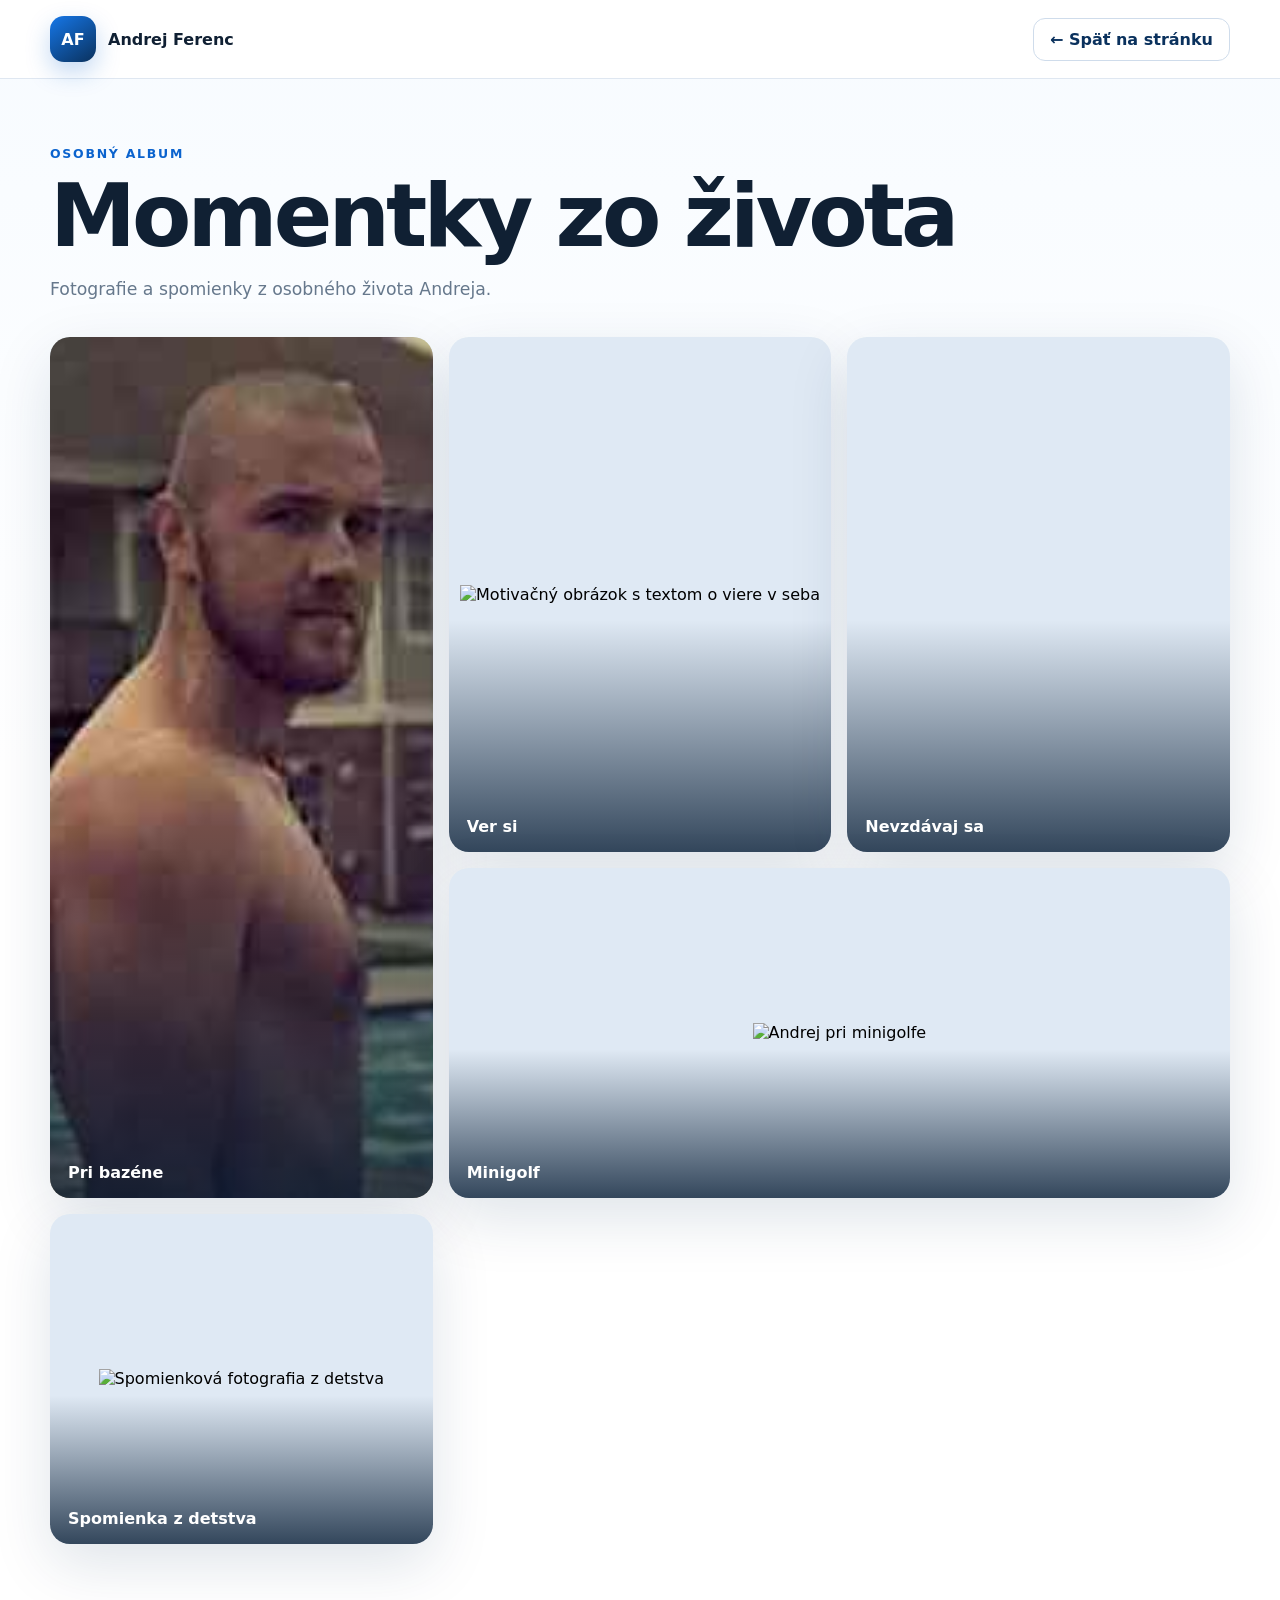
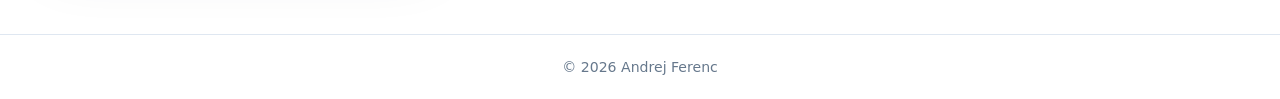
==== osobny-album.html @ bd4b379e "Create public personal album page" ====
<!DOCTYPE html>
<html lang="sk">
<head>
  <meta charset="UTF-8">
  <meta name="viewport" content="width=device-width, initial-scale=1.0">
  <meta name="description" content="Osobný album Andreja Ferenca – momentky zo života.">
  <meta name="theme-color" content="#0b63ce">
  <title>Osobný album | Andrej Ferenc</title>
  <style>
    :root{--blue:#0b63ce;--blue2:#1677e8;--navy:#06213f;--ink:#102033;--muted:#66788c;--line:#dfe7f1;--shadow:0 20px 60px rgba(8,43,83,.13)}
    *{box-sizing:border-box} html{scroll-behavior:smooth}
    body{margin:0;font-family:Inter,ui-sans-serif,system-ui,-apple-system,BlinkMacSystemFont,"Segoe UI",sans-serif;color:var(--ink);background:linear-gradient(180deg,#f7fbff 0,#fff 45%)}
    a{color:inherit;text-decoration:none} button{font:inherit}
    .top{position:sticky;top:0;z-index:20;background:rgba(255,255,255,.94);backdrop-filter:blur(12px);border-bottom:1px solid var(--line)}
    .top-in{width:min(calc(100% - 32px),1180px);margin:auto;min-height:78px;display:flex;align-items:center;justify-content:space-between;gap:20px}
    .brand{display:flex;align-items:center;gap:12px;font-weight:850}.mark{width:46px;height:46px;border-radius:14px;display:grid;place-items:center;color:#fff;background:linear-gradient(145deg,var(--blue2),#0a315d);box-shadow:0 10px 24px rgba(11,99,206,.25)}
    .back{padding:11px 16px;border:1px solid #cfdceb;border-radius:12px;background:#fff;color:#0a315d;font-weight:800}
    main{width:min(calc(100% - 32px),1180px);margin:auto;padding:64px 0 90px}.eyebrow{display:inline-block;color:var(--blue);font-size:.78rem;font-weight:900;letter-spacing:.14em;margin-bottom:12px}
    h1{margin:0;font-size:clamp(2.6rem,7vw,5.4rem);line-height:1;letter-spacing:-.045em}.lead{max-width:680px;color:var(--muted);font-size:1.08rem;margin:20px 0 38px}
    .album-grid{display:grid;grid-template-columns:repeat(3,1fr);gap:16px}.album-card{position:relative;min-height:330px;padding:0;border:0;border-radius:20px;overflow:hidden;background:#dfe9f4;box-shadow:var(--shadow);cursor:pointer}.album-card:nth-child(1){grid-row:span 2}.album-card:nth-child(4){grid-column:span 2}
    .album-card img{width:100%;height:100%;object-fit:cover;transition:transform .4s ease,filter .3s ease}.album-card:after{content:"";position:absolute;inset:0;background:linear-gradient(180deg,transparent 55%,rgba(3,25,49,.78))}.album-card span{position:absolute;left:18px;right:18px;bottom:16px;z-index:2;color:#fff;font-weight:850;font-size:1rem;text-align:left}.album-card:hover img{transform:scale(1.035);filter:saturate(1.08)}
    .loading{padding:28px;border:1px solid var(--line);border-radius:18px;color:var(--muted);background:#fff}
    .lightbox{position:fixed;inset:0;z-index:100;display:none;place-items:center;padding:24px;background:rgba(2,17,31,.92);backdrop-filter:blur(8px)}.lightbox.open{display:grid}.lightbox figure{margin:0;max-width:min(1000px,94vw)}.lightbox img{display:block;max-width:94vw;max-height:82vh;border-radius:16px;box-shadow:0 28px 80px rgba(0,0,0,.4)}.lightbox figcaption{color:#fff;text-align:center;font-weight:800;margin-top:12px}.close{position:absolute;top:20px;right:24px;width:48px;height:48px;border-radius:50%;border:1px solid rgba(255,255,255,.3);background:rgba(255,255,255,.08);color:#fff;font-size:2rem;line-height:1;cursor:pointer}
    footer{border-top:1px solid var(--line);padding:24px 0;color:var(--muted);font-size:.88rem;text-align:center}
    @media(max-width:900px){.album-grid{grid-template-columns:repeat(2,1fr)}.album-card:nth-child(1){grid-row:span 1}.album-card:nth-child(4){grid-column:span 1}}
    @media(max-width:620px){.top-in{min-height:70px}main{padding-top:42px}.album-grid{grid-template-columns:1fr}.album-card{min-height:300px}.back{padding:9px 12px;font-size:.9rem}}
  </style>
</head>
<body>
  <header class="top"><div class="top-in"><a class="brand" href="index.html"><span class="mark">AF</span><span>Andrej Ferenc</span></a><a class="back" href="index.html#galeria">← Späť na stránku</a></div></header>
  <main>
    <span class="eyebrow">OSOBNÝ ALBUM</span>
    <h1>Momentky zo života</h1>
    <p class="lead">Fotografie a spomienky z osobného života Andreja.</p>
    <div id="album" class="album-grid"><div class="loading">Načítavam fotografie…</div></div>
  </main>
  <footer>© <span id="year"></span> Andrej Ferenc</footer>
  <div class="lightbox" id="lightbox" aria-hidden="true"><button class="close" type="button" aria-label="Zavrieť">×</button><figure><img src="" alt=""><figcaption></figcaption></figure></div>
  <script>
    const photos=[
      ['assets/album/andrej-pool.b64','Pri bazéne','Andrej pri bazéne'],
      ['assets/album/motivacia-ver-si.b64','Ver si','Motivačný obrázok s textom o viere v seba'],
      ['assets/album/motivacia-nevzdavaj-sa.b64','Nevzdávaj sa','Motivačný obrázok s jesennou prírodou'],
      ['assets/album/andrej-minigolf.b64','Minigolf','Andrej pri minigolfe'],
      ['assets/album/andrej-detstvo.b64','Spomienka z detstva','Spomienková fotografia z detstva']
    ];
    document.getElementById('year').textContent=new Date().getFullYear();
    const album=document.getElementById('album');
    const lb=document.getElementById('lightbox'),li=lb.querySelector('img'),lc=lb.querySelector('figcaption');
    function closeLb(){lb.classList.remove('open');lb.setAttribute('aria-hidden','true');document.body.style.overflow=''}
    Promise.all(photos.map(async([url,title,alt])=>({title,alt,src:'data:image/jpeg;base64,'+(await fetch(url).then(r=>{if(!r.ok)throw new Error(url);return r.text()})).trim()})))
      .then(items=>{album.innerHTML='';items.forEach(({title,alt,src})=>{const b=document.createElement('button');b.className='album-card';b.type='button';b.setAttribute('aria-label','Otvoriť fotografiu: '+title);b.innerHTML='<img alt=""><span></span>';const img=b.querySelector('img');img.src=src;img.alt=alt;b.querySelector('span').textContent=title;b.addEventListener('click',()=>{li.src=src;li.alt=alt;lc.textContent=title;lb.classList.add('open');lb.setAttribute('aria-hidden','false');document.body.style.overflow='hidden'});album.appendChild(b)})})
      .catch(()=>{album.innerHTML='<div class="loading">Fotografie sa nepodarilo načítať. Skúste stránku obnoviť.</div>'});
    lb.querySelector('.close').addEventListener('click',closeLb);lb.addEventListener('click',e=>{if(e.target===lb)closeLb()});document.addEventListener('keydown',e=>{if(e.key==='Escape')closeLb()});
  </script>
</body>
</html>
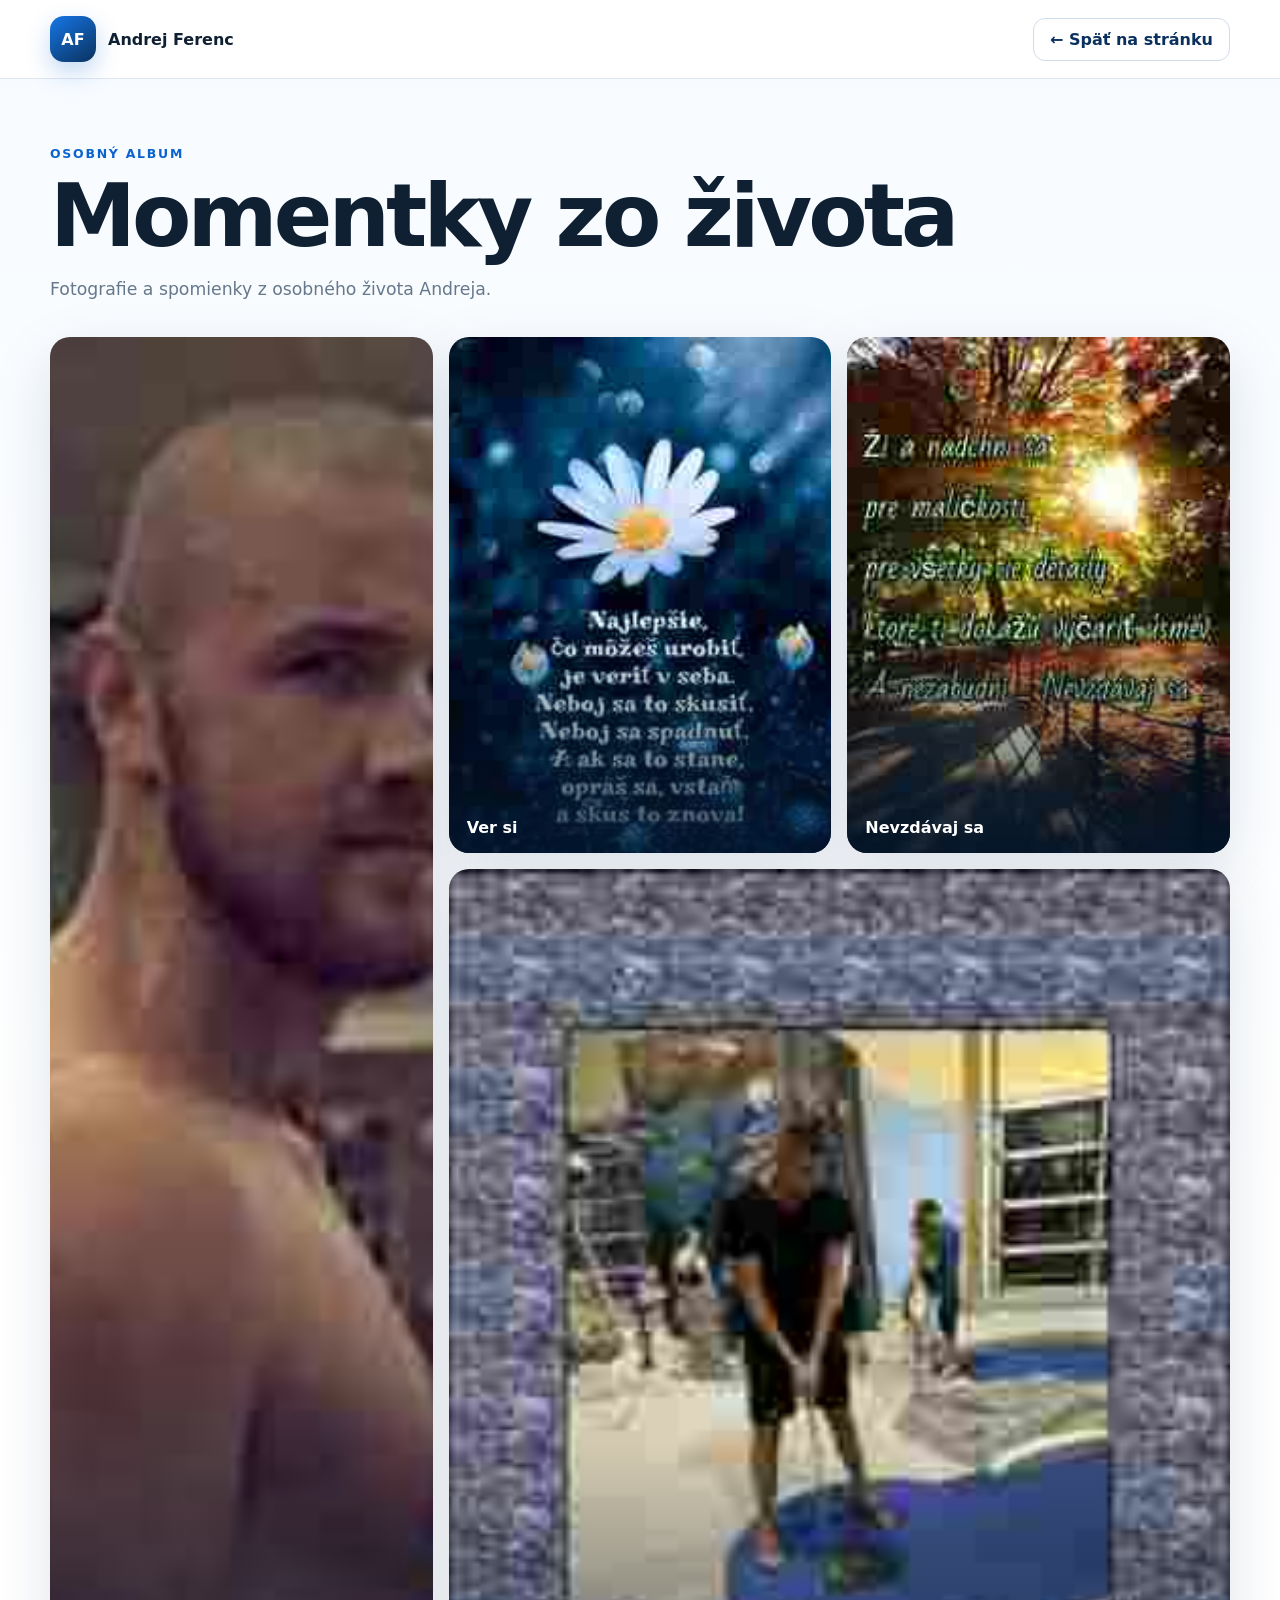
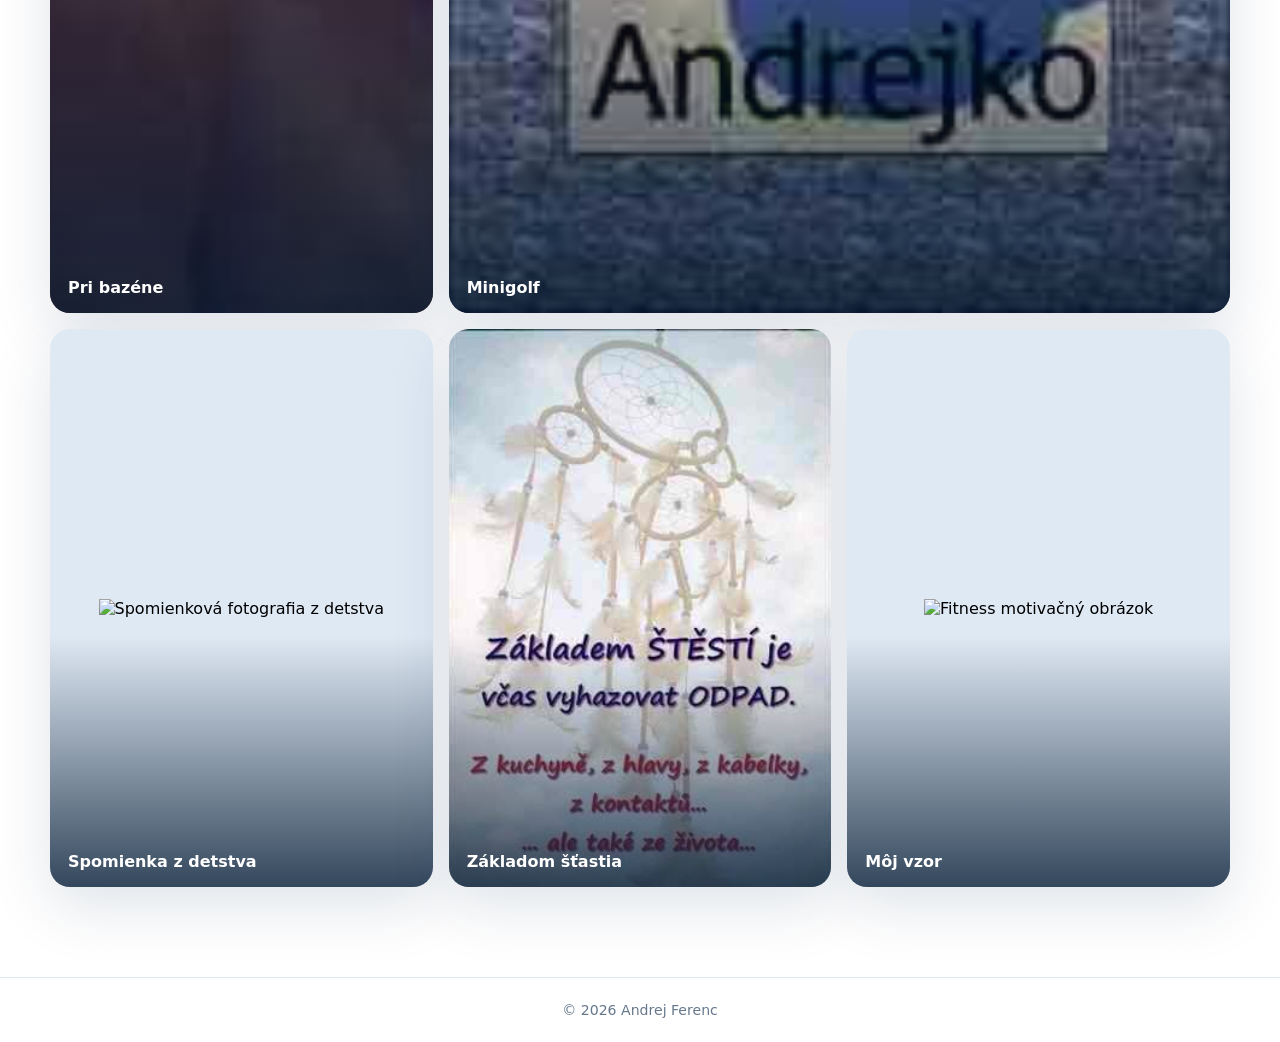
==== commit 7e64b05f: "Add two photos to standalone personal album" ====
--- a/osobny-album.html
+++ b/osobny-album.html
@@ -42,7 +42,9 @@
       ['assets/album/motivacia-ver-si.b64','Ver si','Motivačný obrázok s textom o viere v seba'],
       ['assets/album/motivacia-nevzdavaj-sa.b64','Nevzdávaj sa','Motivačný obrázok s jesennou prírodou'],
       ['assets/album/andrej-minigolf.b64','Minigolf','Andrej pri minigolfe'],
-      ['assets/album/andrej-detstvo.b64','Spomienka z detstva','Spomienková fotografia z detstva']
+      ['assets/album/andrej-detstvo.b64','Spomienka z detstva','Spomienková fotografia z detstva'],
+      ['assets/album/zaklad-stesti.b64','Základom šťastia','Motivačný obrázok o základe šťastia'],
+      ['assets/album/moj-vzor.b64','Môj vzor','Fitness motivačný obrázok']
     ];
     document.getElementById('year').textContent=new Date().getFullYear();
     const album=document.getElementById('album');
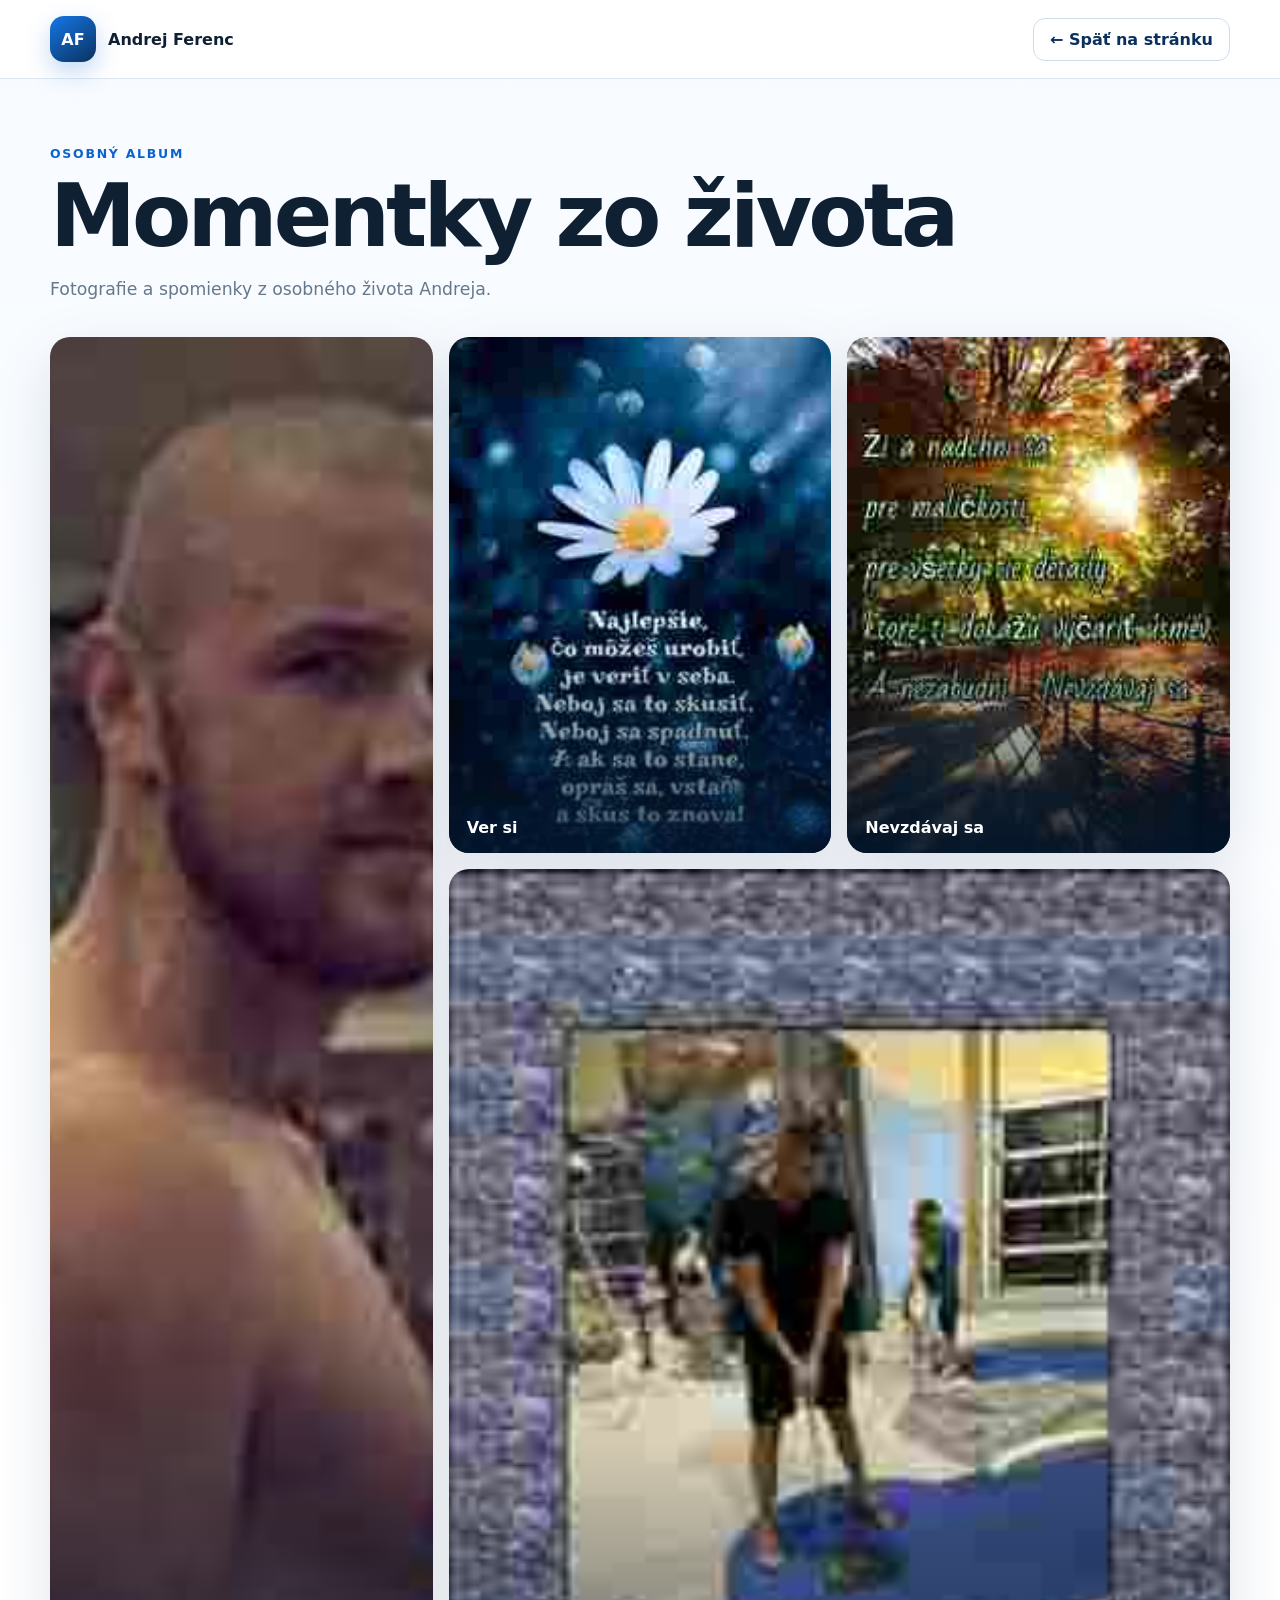
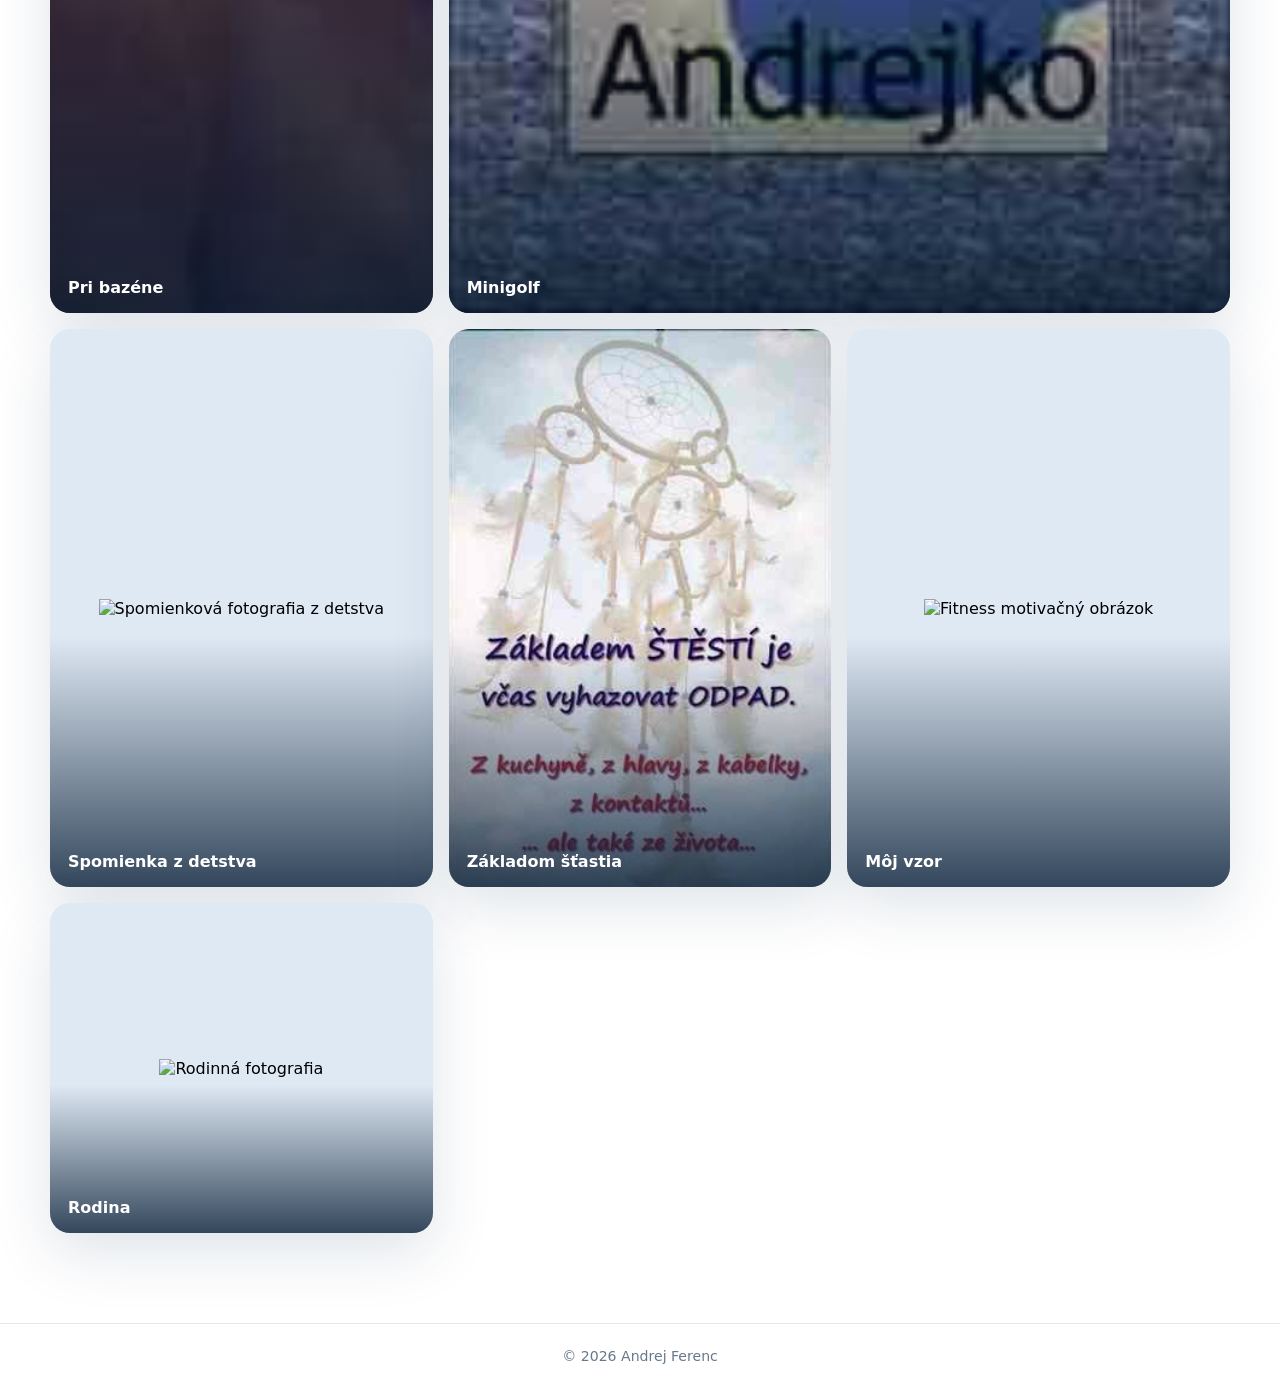
==== commit 15bce3c8: "Add family photo to standalone personal album" ====
--- a/osobny-album.html
+++ b/osobny-album.html
@@ -44,7 +44,8 @@
       ['assets/album/andrej-minigolf.b64','Minigolf','Andrej pri minigolfe'],
       ['assets/album/andrej-detstvo.b64','Spomienka z detstva','Spomienková fotografia z detstva'],
       ['assets/album/zaklad-stesti.b64','Základom šťastia','Motivačný obrázok o základe šťastia'],
-      ['assets/album/moj-vzor.b64','Môj vzor','Fitness motivačný obrázok']
+      ['assets/album/moj-vzor.b64','Môj vzor','Fitness motivačný obrázok'],
+      ['assets/album/rodina.b64','Rodina','Rodinná fotografia']
     ];
     document.getElementById('year').textContent=new Date().getFullYear();
     const album=document.getElementById('album');
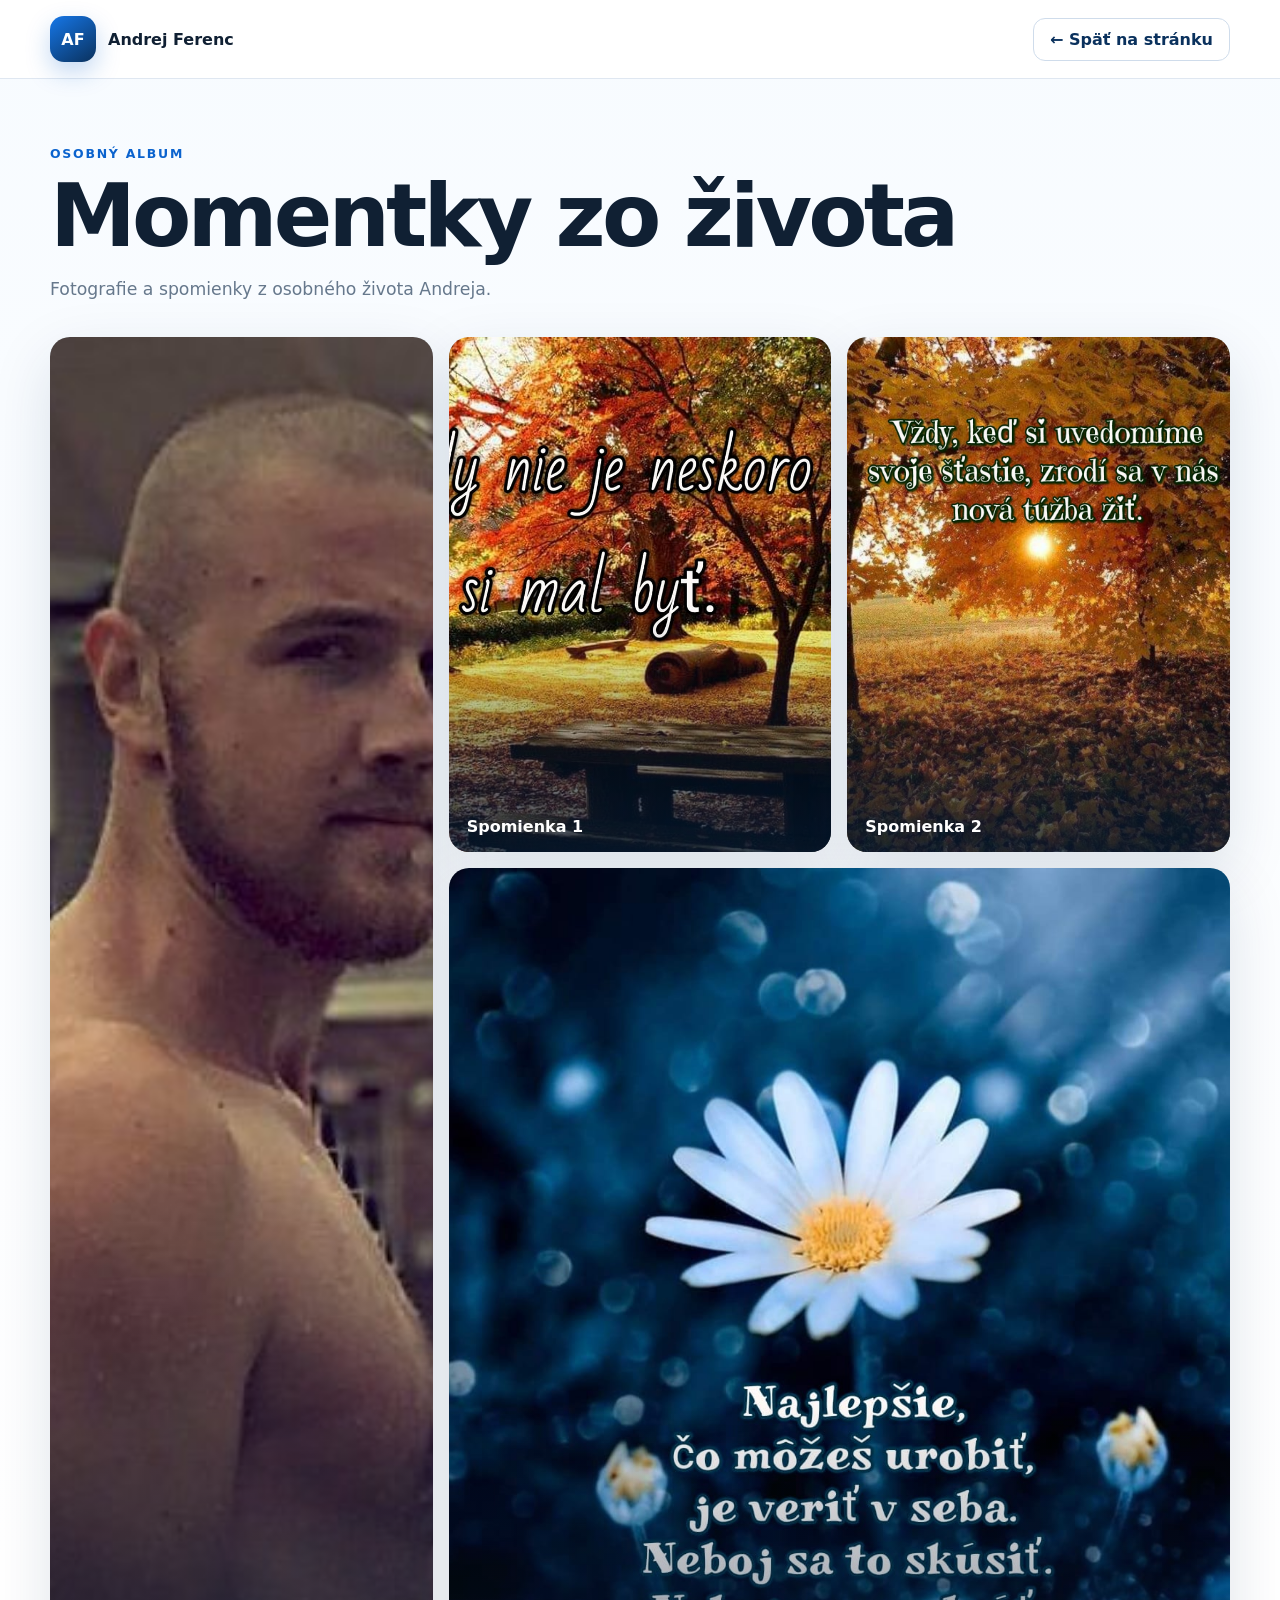
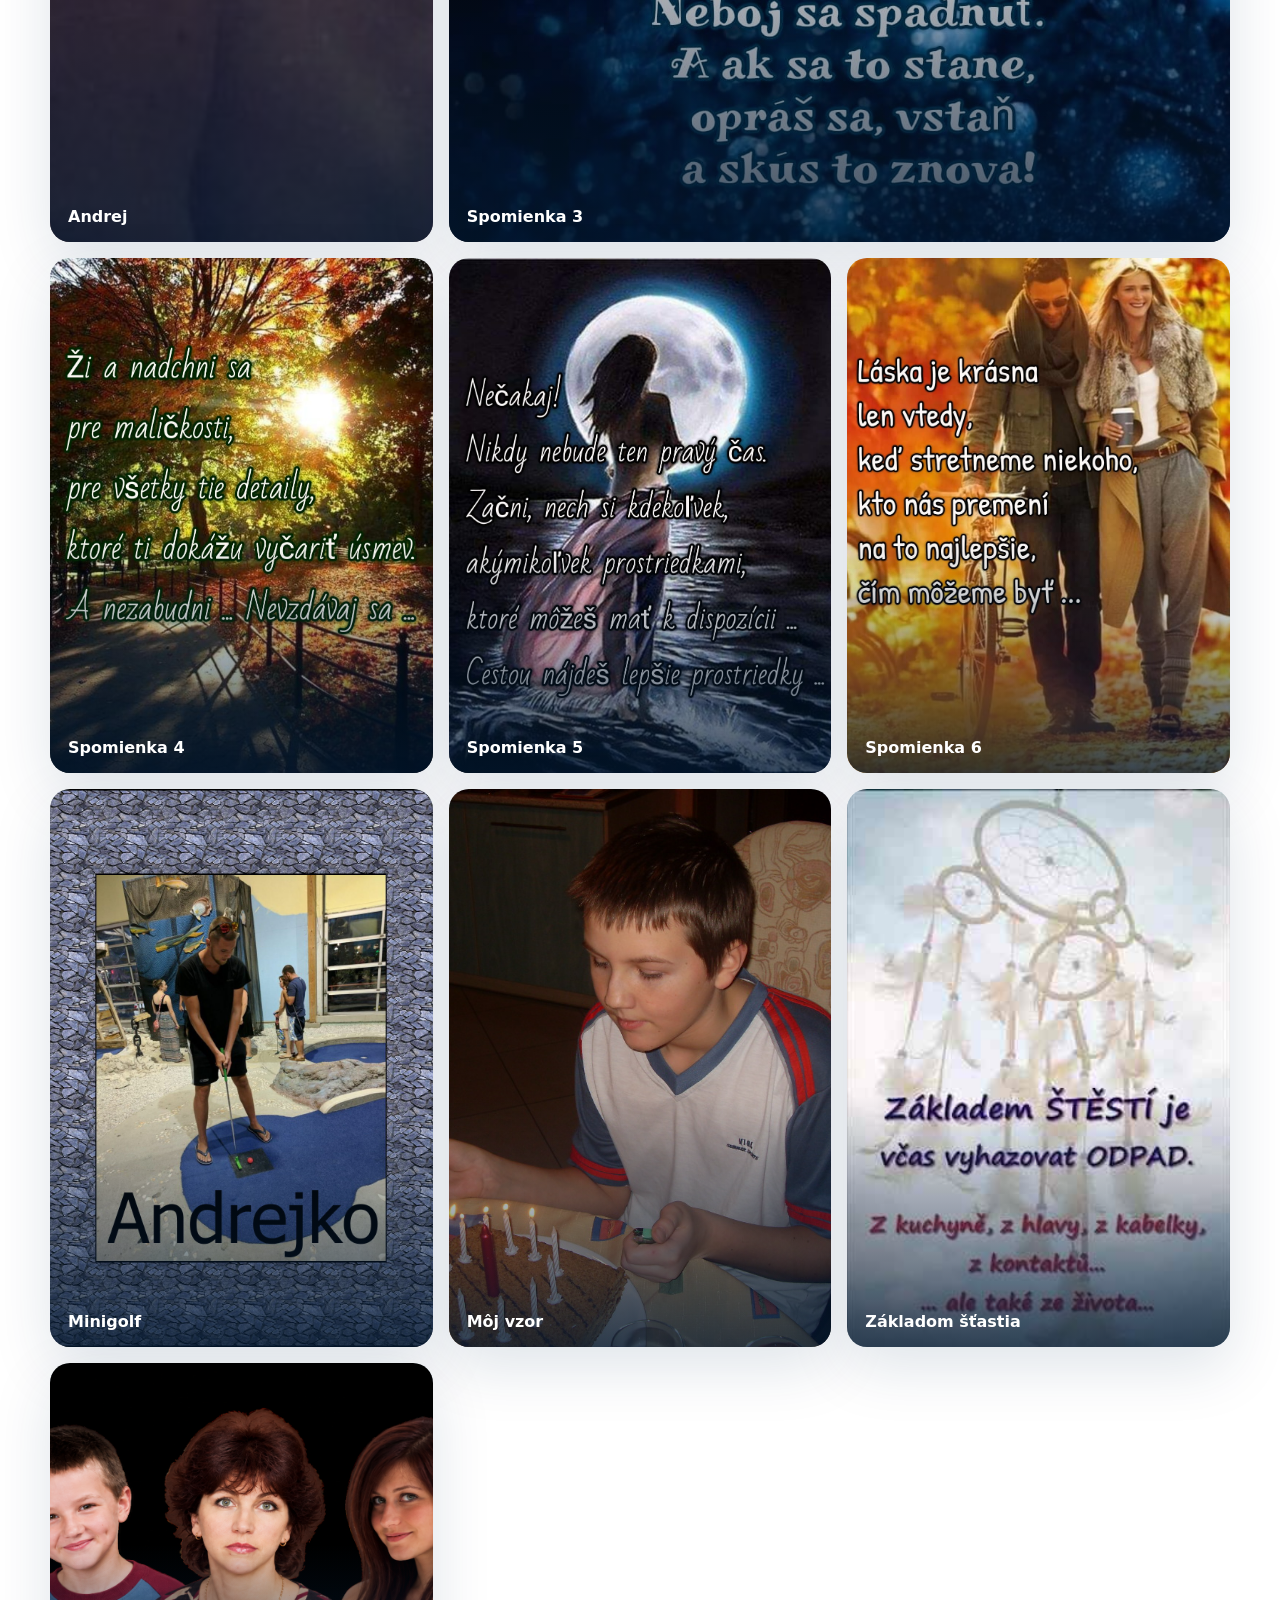
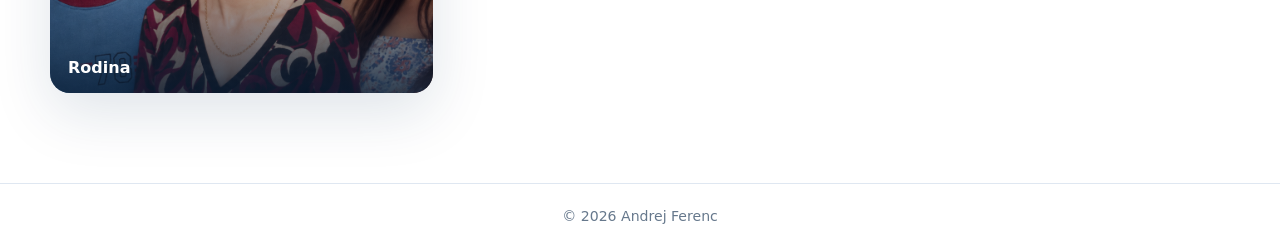
==== commit a52861d1: "Use renamed repository photos in personal album" ====
--- a/osobny-album.html
+++ b/osobny-album.html
@@ -19,7 +19,6 @@
     h1{margin:0;font-size:clamp(2.6rem,7vw,5.4rem);line-height:1;letter-spacing:-.045em}.lead{max-width:680px;color:var(--muted);font-size:1.08rem;margin:20px 0 38px}
     .album-grid{display:grid;grid-template-columns:repeat(3,1fr);gap:16px}.album-card{position:relative;min-height:330px;padding:0;border:0;border-radius:20px;overflow:hidden;background:#dfe9f4;box-shadow:var(--shadow);cursor:pointer}.album-card:nth-child(1){grid-row:span 2}.album-card:nth-child(4){grid-column:span 2}
     .album-card img{width:100%;height:100%;object-fit:cover;transition:transform .4s ease,filter .3s ease}.album-card:after{content:"";position:absolute;inset:0;background:linear-gradient(180deg,transparent 55%,rgba(3,25,49,.78))}.album-card span{position:absolute;left:18px;right:18px;bottom:16px;z-index:2;color:#fff;font-weight:850;font-size:1rem;text-align:left}.album-card:hover img{transform:scale(1.035);filter:saturate(1.08)}
-    .loading{padding:28px;border:1px solid var(--line);border-radius:18px;color:var(--muted);background:#fff}
     .lightbox{position:fixed;inset:0;z-index:100;display:none;place-items:center;padding:24px;background:rgba(2,17,31,.92);backdrop-filter:blur(8px)}.lightbox.open{display:grid}.lightbox figure{margin:0;max-width:min(1000px,94vw)}.lightbox img{display:block;max-width:94vw;max-height:82vh;border-radius:16px;box-shadow:0 28px 80px rgba(0,0,0,.4)}.lightbox figcaption{color:#fff;text-align:center;font-weight:800;margin-top:12px}.close{position:absolute;top:20px;right:24px;width:48px;height:48px;border-radius:50%;border:1px solid rgba(255,255,255,.3);background:rgba(255,255,255,.08);color:#fff;font-size:2rem;line-height:1;cursor:pointer}
     footer{border-top:1px solid var(--line);padding:24px 0;color:var(--muted);font-size:.88rem;text-align:center}
     @media(max-width:900px){.album-grid{grid-template-columns:repeat(2,1fr)}.album-card:nth-child(1){grid-row:span 1}.album-card:nth-child(4){grid-column:span 1}}
@@ -32,28 +31,29 @@
     <span class="eyebrow">OSOBNÝ ALBUM</span>
     <h1>Momentky zo života</h1>
     <p class="lead">Fotografie a spomienky z osobného života Andreja.</p>
-    <div id="album" class="album-grid"><div class="loading">Načítavam fotografie…</div></div>
+    <div id="album" class="album-grid"></div>
   </main>
   <footer>© <span id="year"></span> Andrej Ferenc</footer>
   <div class="lightbox" id="lightbox" aria-hidden="true"><button class="close" type="button" aria-label="Zavrieť">×</button><figure><img src="" alt=""><figcaption></figcaption></figure></div>
   <script>
     const photos=[
-      ['assets/album/andrej-pool.b64','Pri bazéne','Andrej pri bazéne'],
-      ['assets/album/motivacia-ver-si.b64','Ver si','Motivačný obrázok s textom o viere v seba'],
-      ['assets/album/motivacia-nevzdavaj-sa.b64','Nevzdávaj sa','Motivačný obrázok s jesennou prírodou'],
-      ['assets/album/andrej-minigolf.b64','Minigolf','Andrej pri minigolfe'],
-      ['assets/album/andrej-detstvo.b64','Spomienka z detstva','Spomienková fotografia z detstva'],
-      ['assets/album/zaklad-stesti.b64','Základom šťastia','Motivačný obrázok o základe šťastia'],
-      ['assets/album/moj-vzor.b64','Môj vzor','Fitness motivačný obrázok'],
-      ['assets/album/rodina.b64','Rodina','Rodinná fotografia']
+      ['Moje foto/andrej-portret.jpg','Andrej','Andrej'],
+      ['Moje foto/spomienka-2021-01.jpg','Spomienka 1','Osobná fotografia'],
+      ['Moje foto/spomienka-2021-02.jpg','Spomienka 2','Osobná fotografia'],
+      ['Moje foto/spomienka-2021-03.jpg','Spomienka 3','Osobná fotografia'],
+      ['Moje foto/spomienka-2021-04.jpg','Spomienka 4','Osobná fotografia'],
+      ['Moje foto/spomienka-2021-05.jpg','Spomienka 5','Osobná fotografia'],
+      ['Moje foto/spomienka-2021-06.jpg','Spomienka 6','Osobná fotografia'],
+      ['Moje foto/andrej-minigolf.jpg','Minigolf','Andrej pri minigolfe'],
+      ['Moje foto/moj-vzor-fitness.jpg','Môj vzor','Fitness fotografia'],
+      ['Moje foto/zaklad-stastia.jpg','Základom šťastia','Motivačný obrázok o základe šťastia'],
+      ['Moje foto/rodina.png','Rodina','Rodinná fotografia']
     ];
     document.getElementById('year').textContent=new Date().getFullYear();
     const album=document.getElementById('album');
     const lb=document.getElementById('lightbox'),li=lb.querySelector('img'),lc=lb.querySelector('figcaption');
     function closeLb(){lb.classList.remove('open');lb.setAttribute('aria-hidden','true');document.body.style.overflow=''}
-    Promise.all(photos.map(async([url,title,alt])=>({title,alt,src:'data:image/jpeg;base64,'+(await fetch(url).then(r=>{if(!r.ok)throw new Error(url);return r.text()})).trim()})))
-      .then(items=>{album.innerHTML='';items.forEach(({title,alt,src})=>{const b=document.createElement('button');b.className='album-card';b.type='button';b.setAttribute('aria-label','Otvoriť fotografiu: '+title);b.innerHTML='<img alt=""><span></span>';const img=b.querySelector('img');img.src=src;img.alt=alt;b.querySelector('span').textContent=title;b.addEventListener('click',()=>{li.src=src;li.alt=alt;lc.textContent=title;lb.classList.add('open');lb.setAttribute('aria-hidden','false');document.body.style.overflow='hidden'});album.appendChild(b)})})
-      .catch(()=>{album.innerHTML='<div class="loading">Fotografie sa nepodarilo načítať. Skúste stránku obnoviť.</div>'});
+    photos.forEach(([src,title,alt])=>{const b=document.createElement('button');b.className='album-card';b.type='button';b.setAttribute('aria-label','Otvoriť fotografiu: '+title);b.innerHTML='<img loading="lazy" alt=""><span></span>';const img=b.querySelector('img');img.src=src;img.alt=alt;b.querySelector('span').textContent=title;b.addEventListener('click',()=>{li.src=src;li.alt=alt;lc.textContent=title;lb.classList.add('open');lb.setAttribute('aria-hidden','false');document.body.style.overflow='hidden'});album.appendChild(b)});
     lb.querySelector('.close').addEventListener('click',closeLb);lb.addEventListener('click',e=>{if(e.target===lb)closeLb()});document.addEventListener('keydown',e=>{if(e.key==='Escape')closeLb()});
   </script>
 </body>
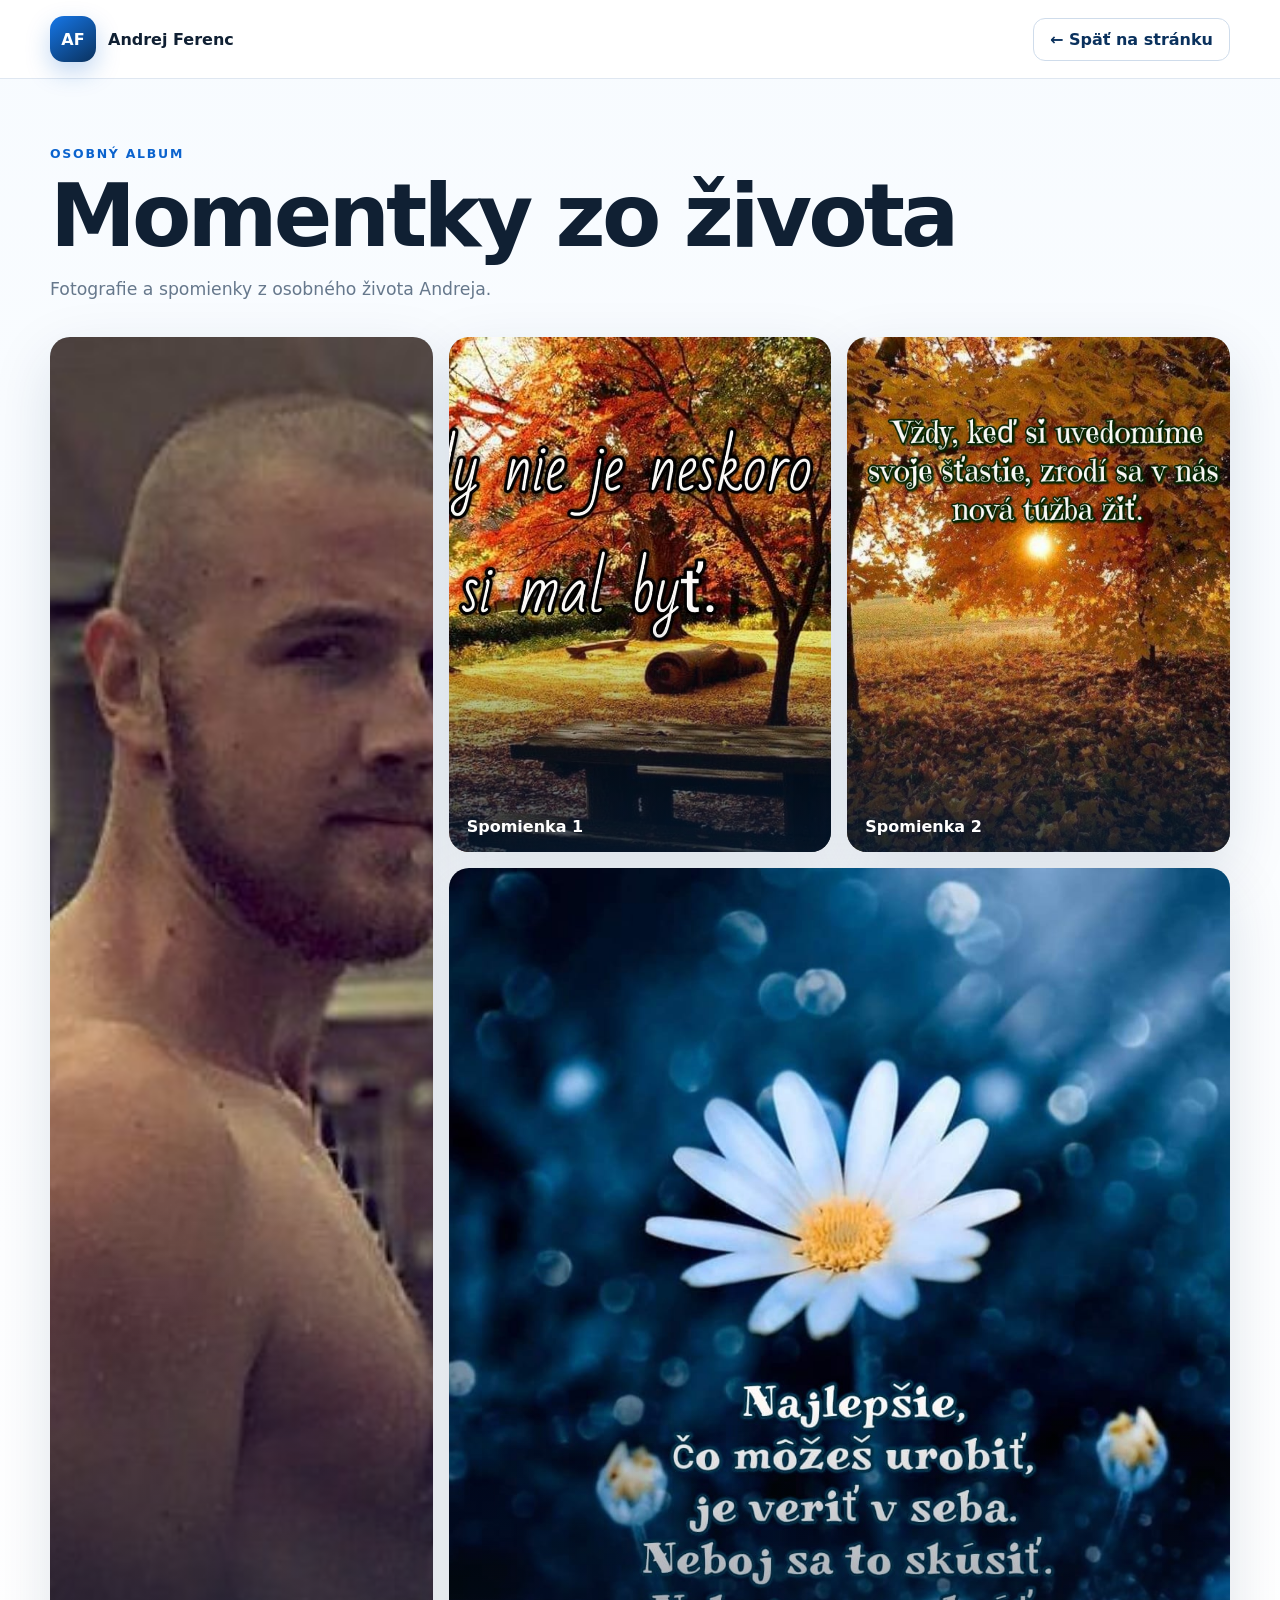
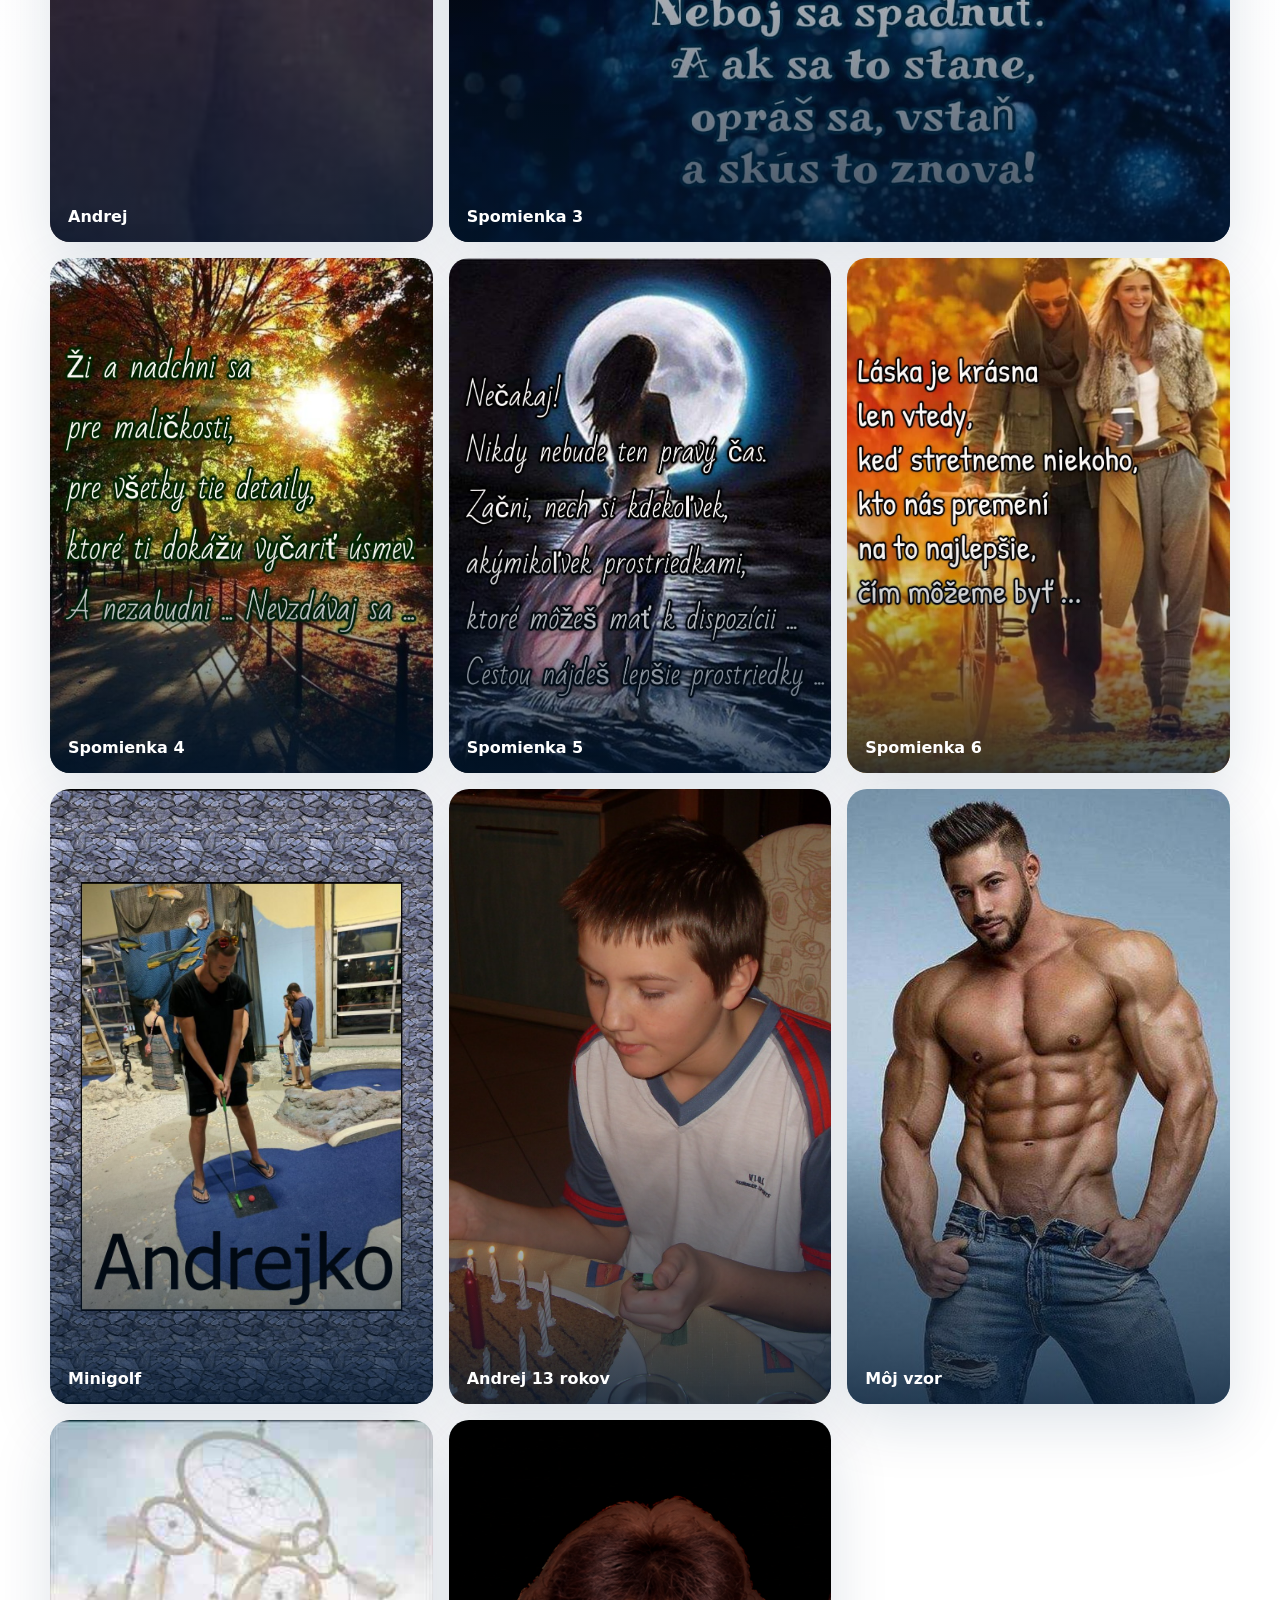
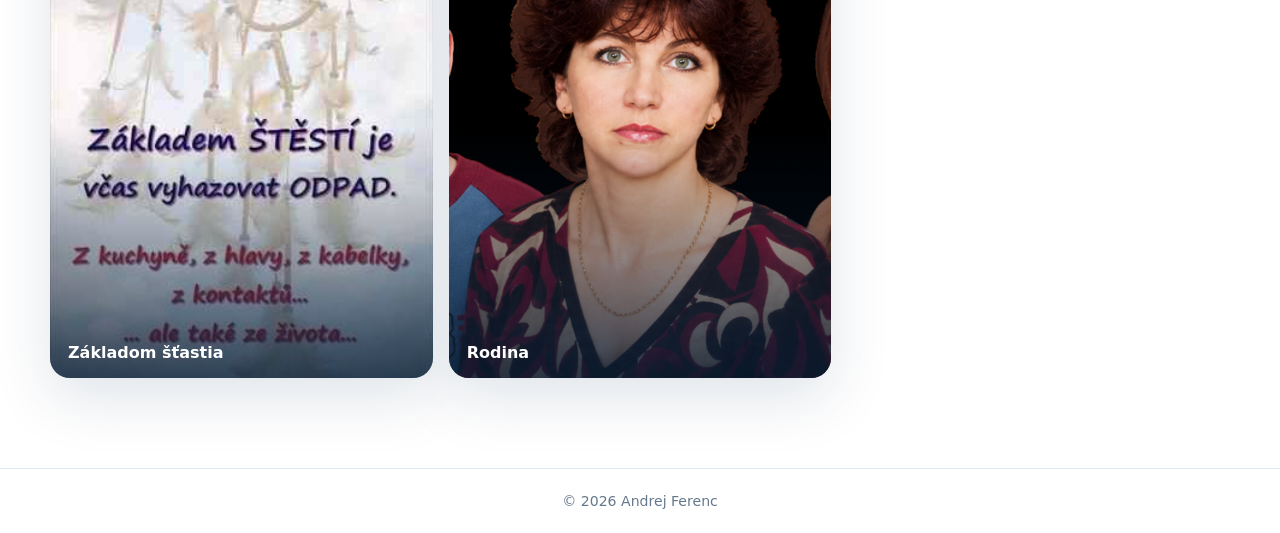
==== commit f46cec0e: "Add Andrej age 13 and My role model to personal album" ====
--- a/osobny-album.html
+++ b/osobny-album.html
@@ -37,23 +37,24 @@
   <div class="lightbox" id="lightbox" aria-hidden="true"><button class="close" type="button" aria-label="Zavrieť">×</button><figure><img src="" alt=""><figcaption></figcaption></figure></div>
   <script>
     const photos=[
-      ['Moje foto/andrej-portret.jpg','Andrej','Andrej'],
-      ['Moje foto/spomienka-2021-01.jpg','Spomienka 1','Osobná fotografia'],
-      ['Moje foto/spomienka-2021-02.jpg','Spomienka 2','Osobná fotografia'],
-      ['Moje foto/spomienka-2021-03.jpg','Spomienka 3','Osobná fotografia'],
-      ['Moje foto/spomienka-2021-04.jpg','Spomienka 4','Osobná fotografia'],
-      ['Moje foto/spomienka-2021-05.jpg','Spomienka 5','Osobná fotografia'],
-      ['Moje foto/spomienka-2021-06.jpg','Spomienka 6','Osobná fotografia'],
-      ['Moje foto/andrej-minigolf.jpg','Minigolf','Andrej pri minigolfe'],
-      ['Moje foto/moj-vzor-fitness.jpg','Môj vzor','Fitness fotografia'],
-      ['Moje foto/zaklad-stastia.jpg','Základom šťastia','Motivačný obrázok o základe šťastia'],
-      ['Moje foto/rodina.png','Rodina','Rodinná fotografia']
+      ['Moje%20foto/andrej-portret.jpg','Andrej','Andrej'],
+      ['Moje%20foto/spomienka-2021-01.jpg','Spomienka 1','Osobná fotografia'],
+      ['Moje%20foto/spomienka-2021-02.jpg','Spomienka 2','Osobná fotografia'],
+      ['Moje%20foto/spomienka-2021-03.jpg','Spomienka 3','Osobná fotografia'],
+      ['Moje%20foto/spomienka-2021-04.jpg','Spomienka 4','Osobná fotografia'],
+      ['Moje%20foto/spomienka-2021-05.jpg','Spomienka 5','Osobná fotografia'],
+      ['Moje%20foto/spomienka-2021-06.jpg','Spomienka 6','Osobná fotografia'],
+      ['Moje%20foto/andrej-minigolf.jpg','Minigolf','Andrej pri minigolfe'],
+      ['Moje%20foto/andrej-13-rokov.jpg','Andrej 13 rokov','Andrej vo veku 13 rokov'],
+      ['Moje%20foto/moj-vzor.jpg','Môj vzor','Môj vzor'],
+      ['Moje%20foto/zaklad-stastia.jpg','Základom šťastia','Motivačný obrázok o základe šťastia'],
+      ['Moje%20foto/rodina.png','Rodina','Rodinná fotografia']
     ];
     document.getElementById('year').textContent=new Date().getFullYear();
     const album=document.getElementById('album');
     const lb=document.getElementById('lightbox'),li=lb.querySelector('img'),lc=lb.querySelector('figcaption');
     function closeLb(){lb.classList.remove('open');lb.setAttribute('aria-hidden','true');document.body.style.overflow=''}
-    photos.forEach(([src,title,alt])=>{const b=document.createElement('button');b.className='album-card';b.type='button';b.setAttribute('aria-label','Otvoriť fotografiu: '+title);b.innerHTML='<img loading="lazy" alt=""><span></span>';const img=b.querySelector('img');img.src=src;img.alt=alt;b.querySelector('span').textContent=title;b.addEventListener('click',()=>{li.src=src;li.alt=alt;lc.textContent=title;lb.classList.add('open');lb.setAttribute('aria-hidden','false');document.body.style.overflow='hidden'});album.appendChild(b)});
+    photos.forEach(([src,title,alt])=>{const b=document.createElement('button');b.className='album-card';b.type='button';b.setAttribute('aria-label','Otvoriť fotografiu: '+title);b.innerHTML='<img loading="lazy" alt=""><span></span>';const img=b.querySelector('img');img.src=src;img.alt=alt;img.addEventListener('error',()=>b.remove(),{once:true});b.querySelector('span').textContent=title;b.addEventListener('click',()=>{li.src=src;li.alt=alt;lc.textContent=title;lb.classList.add('open');lb.setAttribute('aria-hidden','false');document.body.style.overflow='hidden'});album.appendChild(b)});
     lb.querySelector('.close').addEventListener('click',closeLb);lb.addEventListener('click',e=>{if(e.target===lb)closeLb()});document.addEventListener('keydown',e=>{if(e.key==='Escape')closeLb()});
   </script>
 </body>
